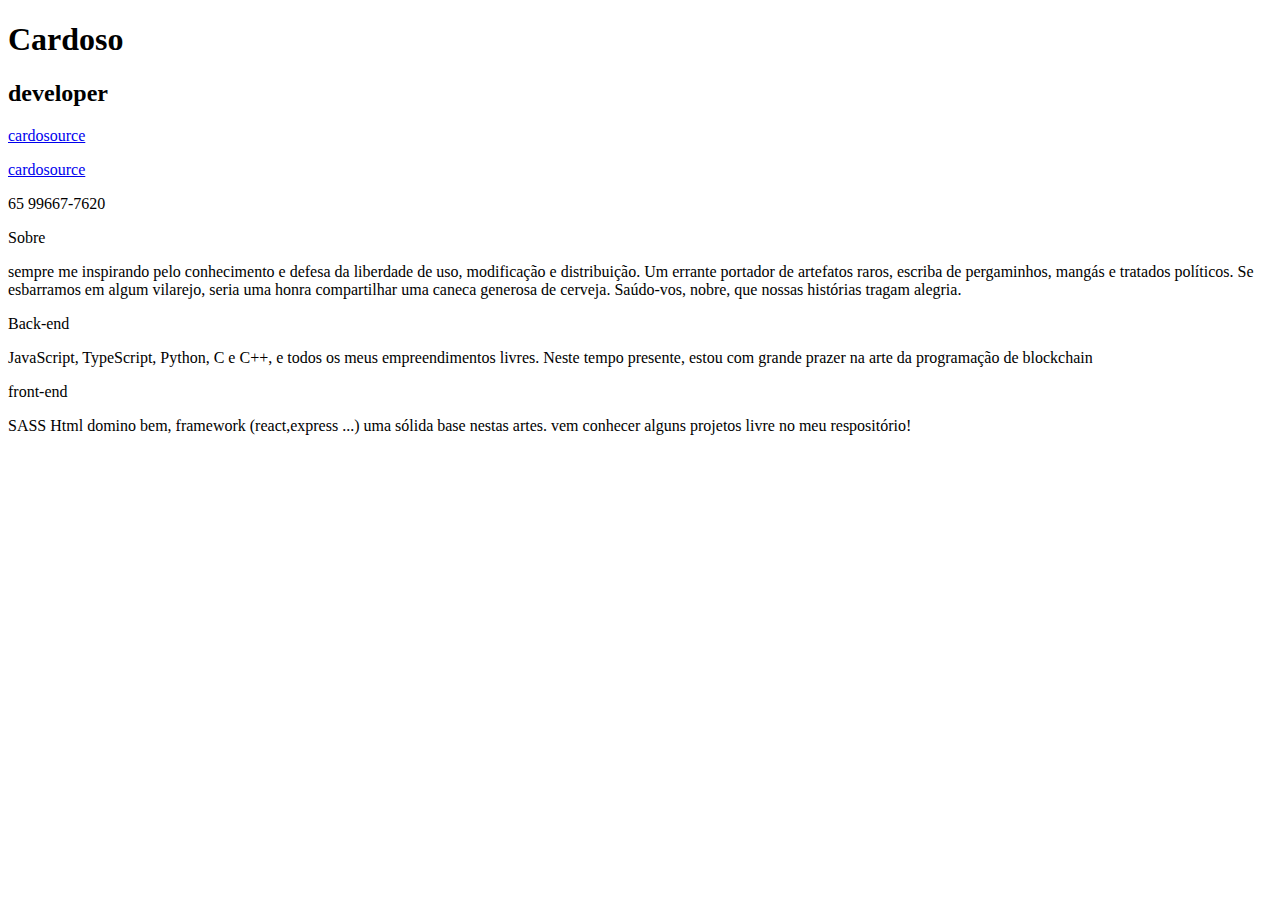
==== index.html @ a8e857f8 "Rename page.html to index.html" ====
<!DOCTYPE html>
<html lang="en">
<head>
    <meta charset="UTF-8">
    <meta name="viewport" content="width=device-width, initial-scale=1.0">
    <link rel="icon" href="icon.ico" type="image/x-icon">
    <script src="js/script.js" defer></script>
    <link rel="stylesheet" href="https://cdnjs.cloudflare.com/ajax/libs/font-awesome/6.4.2/css/all.min.css" integrity="sha512-z3gLpd7yknf1YoNbCzqRKc4qyor8gaKU1qmn+CShxbuBusANI9QpRohGBreCFkKxLhei6S9CQXFEbbKuqLg0DA==" crossorigin="anonymous" referrerpolicy="no-referrer" />
    <link rel="preconnect" href="https://fonts.googleapis.com">
    <link rel="preconnect" href="https://fonts.gstatic.com" crossorigin>
    <link href="https://fonts.googleapis.com/css2?family=Montserrat:ital,wght@0,100..900;1,100..900&display=swap" rel="stylesheet">
    <link rel="stylesheet" href="css/style.css">
    <title>dev</title>
</head>
<header>
    <nav id="nv"> </nav>
</header>
<body>
    <div class="apresentacao">
        <div id="bloco"></div>
        <div id="nome">
            <h1>Cardoso</h1>
            <h2>developer</h2>
        </div>
        <div id="rede">
             <div id="fa-github"><i class="fa-brands fa-github"></i>
                <a href="https://github.com/cardosource" target="_blank" rel="noopener noreferrer"><p>cardosource</p></div></a>
                
             <div id="fa-codepen"><i class="fa-brands fa-codepen"></i>
                <a href="https://codepen.io/cardosource" target="_blank" rel="noopener noreferrer"><p>cardosource</p></a>
                </div>
             <div id="fa-whatsapp"><i class="fa-brands fa-whatsapp"></i><p>65 99667-7620</p></div>            
        </div>
    </div>
    
    <div class="conteudo">
        
        <div id="perfil">
            <div id="ind-perf"><div id="ponto-perf"></div></div>
            <div id="texto-perfil">
                
                <p id="pg">Sobre</p>  <p>
                    sempre me inspirando pelo conhecimento e defesa da liberdade de uso, modificação e distribuição.
                  
                    Um errante portador de artefatos raros, escriba de pergaminhos, mangás e tratados políticos. 
                   Se esbarramos em algum vilarejo, seria uma honra compartilhar uma caneca generosa de cerveja. Saúdo-vos, nobre, que nossas histórias tragam alegria.</p>
                
            </div>
        </div>
        <div id="projetos">
            <div id="ind-proj"><div id="ponto-proj"></div></div>
            <div id="texto-projeto">
                
                <p id="pg">Back-end </p> <p>JavaScript, TypeScript, Python, C e C++, e todos os meus empreendimentos livres.
                     Neste tempo presente, estou com grande prazer na arte da programação de blockchain</p> 
                <p id="pg">front-end</p> 
                <p>SASS Html domino bem, framework (react,express ...)  
                uma sólida base nestas artes. vem conhecer alguns projetos livre no meu respositório!</p>
                
            </div>
        </div>
    </div>
</body>
</html>
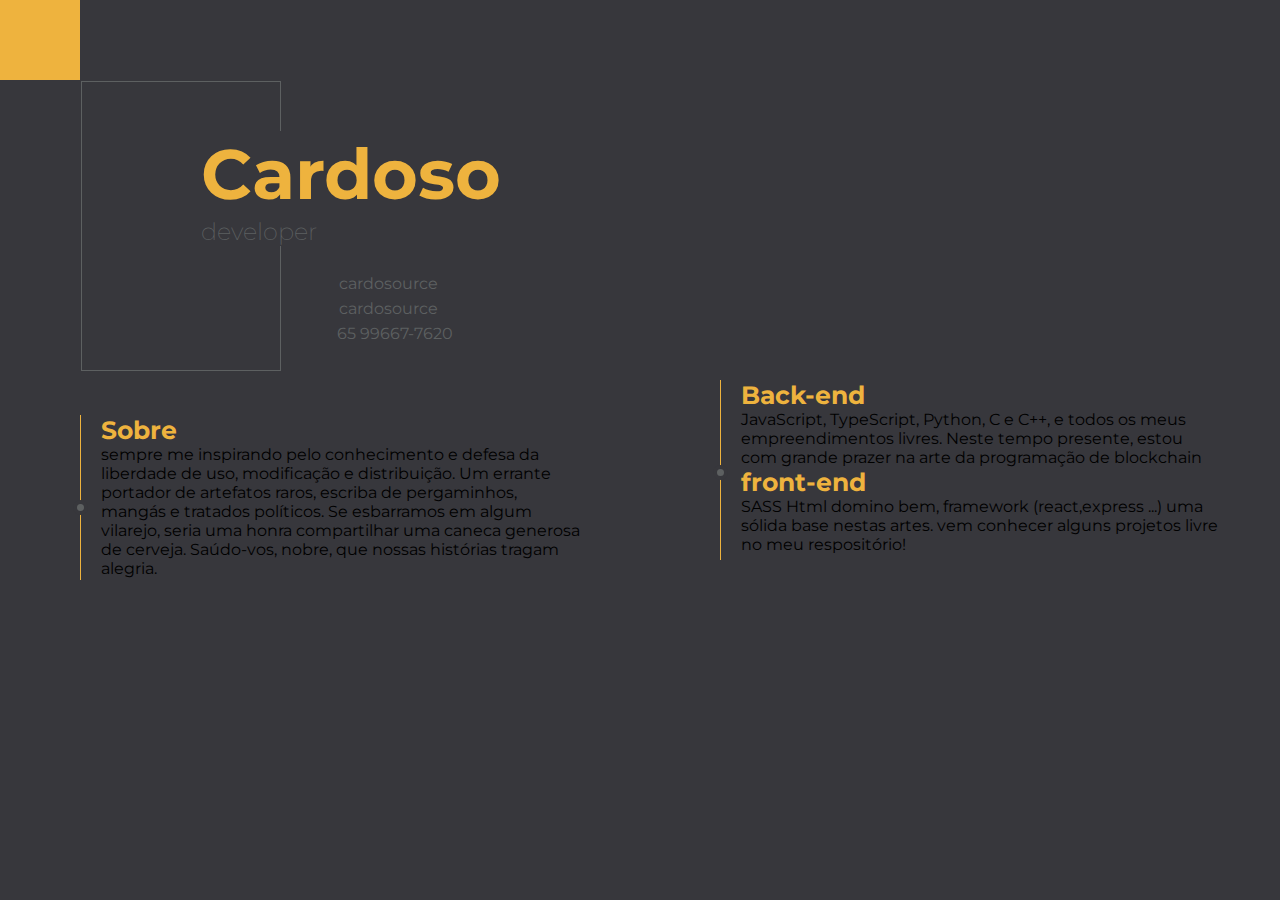
==== commit 33cb3492: "Update index.html" ====
--- a/index.html
+++ b/index.html
@@ -1,10 +1,10 @@
 <!DOCTYPE html>
-<html lang="en">
+<html lang="pt-br">
 <head>
     <meta charset="UTF-8">
     <meta name="viewport" content="width=device-width, initial-scale=1.0">
     <link rel="icon" href="icon.ico" type="image/x-icon">
-    <script src="js/script.js" defer></script>
+    
     <link rel="stylesheet" href="https://cdnjs.cloudflare.com/ajax/libs/font-awesome/6.4.2/css/all.min.css" integrity="sha512-z3gLpd7yknf1YoNbCzqRKc4qyor8gaKU1qmn+CShxbuBusANI9QpRohGBreCFkKxLhei6S9CQXFEbbKuqLg0DA==" crossorigin="anonymous" referrerpolicy="no-referrer" />
     <link rel="preconnect" href="https://fonts.googleapis.com">
     <link rel="preconnect" href="https://fonts.gstatic.com" crossorigin>
@@ -25,38 +25,31 @@
         <div id="rede">
              <div id="fa-github"><i class="fa-brands fa-github"></i>
                 <a href="https://github.com/cardosource" target="_blank" rel="noopener noreferrer"><p>cardosource</p></div></a>
-                
              <div id="fa-codepen"><i class="fa-brands fa-codepen"></i>
                 <a href="https://codepen.io/cardosource" target="_blank" rel="noopener noreferrer"><p>cardosource</p></a>
                 </div>
              <div id="fa-whatsapp"><i class="fa-brands fa-whatsapp"></i><p>65 99667-7620</p></div>            
         </div>
     </div>
-    
     <div class="conteudo">
-        
         <div id="perfil">
             <div id="ind-perf"><div id="ponto-perf"></div></div>
             <div id="texto-perfil">
-                
                 <p id="pg">Sobre</p>  <p>
                     sempre me inspirando pelo conhecimento e defesa da liberdade de uso, modificação e distribuição.
                   
                     Um errante portador de artefatos raros, escriba de pergaminhos, mangás e tratados políticos. 
                    Se esbarramos em algum vilarejo, seria uma honra compartilhar uma caneca generosa de cerveja. Saúdo-vos, nobre, que nossas histórias tragam alegria.</p>
-                
             </div>
         </div>
         <div id="projetos">
             <div id="ind-proj"><div id="ponto-proj"></div></div>
             <div id="texto-projeto">
-                
                 <p id="pg">Back-end </p> <p>JavaScript, TypeScript, Python, C e C++, e todos os meus empreendimentos livres.
                      Neste tempo presente, estou com grande prazer na arte da programação de blockchain</p> 
                 <p id="pg">front-end</p> 
                 <p>SASS Html domino bem, framework (react,express ...)  
                 uma sólida base nestas artes. vem conhecer alguns projetos livre no meu respositório!</p>
-                
             </div>
         </div>
     </div>
--- a/css/style.css
+++ b/css/style.css
@@ -0,0 +1,165 @@
+#ind-proj {
+  height: 180px;
+}
+
+#ind-perf {
+  height: 165px;
+}
+
+#ind-proj, #ind-perf {
+  width: 1px;
+  background-color: #EEB33E;
+  margin-left: 80px;
+  position: relative;
+}
+#ind-proj #ponto-proj, #ind-proj #ponto-perf, #ind-perf #ponto-proj, #ind-perf #ponto-perf {
+  position: absolute;
+  width: 15px;
+  height: 15px;
+  margin-top: 85px;
+  margin-left: -7px;
+  background-color: #5d6061;
+  border-radius: 50%;
+  border: 4px solid #37373C;
+}
+
+#texto-perfil, #texto-projeto {
+  width: 500px;
+  margin-top: 0px;
+}
+#texto-perfil p, #texto-projeto p {
+  margin-left: 20px;
+  display: inline-block;
+}
+#texto-perfil #pg, #texto-projeto #pg {
+  color: #EEB33E;
+  font-weight: 700;
+  display: inline-block;
+  font-size: 25px;
+}
+#texto-perfil #pg p, #texto-projeto #pg p {
+  margin-left: 20px;
+}
+
+h1, h2, p {
+  font-family: "Montserrat", sans-serif;
+  font-optical-sizing: auto;
+}
+
+* {
+  margin: 0;
+  padding: 0;
+  box-sizing: border-box;
+  background-color: #37373C;
+}
+
+#nv {
+  width: 80px;
+  height: 80px;
+  background-color: #EEB33E;
+}
+
+.apresentacao {
+  width: 100%;
+  height: 300px;
+  border: 1px solid #37373C;
+  position: relative;
+}
+.apresentacao #bloco {
+  position: absolute;
+  margin-left: 80px;
+  width: 200px;
+  height: 290px;
+  border: 1px solid #5d6061;
+}
+.apresentacao #nome {
+  position: relative;
+  width: 300px;
+  height: 100px;
+  margin-left: 200px;
+  margin-top: 50px;
+}
+.apresentacao #nome h1 {
+  font-weight: 700;
+  font-size: 70px;
+  color: #EEB33E;
+}
+.apresentacao #nome h2 {
+  font-weight: 200;
+  color: #5d6061;
+}
+.apresentacao #rede {
+  position: absolute;
+  width: 200px;
+  height: 100px;
+  margin-left: 290px;
+  margin-top: 40px;
+  display: flex;
+  flex-direction: column;
+  align-items: flex-start;
+}
+.apresentacao #rede a {
+  text-decoration: none;
+}
+.apresentacao #rede #fa-github, .apresentacao #rede #fa-codepen, .apresentacao #rede #fa-whatsapp {
+  display: flex;
+  align-items: center;
+  padding: 3px;
+  justify-content: space-between;
+  cursor: pointer;
+  width: 150px;
+}
+.apresentacao #rede #fa-github .fa-brands, .apresentacao #rede #fa-codepen .fa-brands, .apresentacao #rede #fa-whatsapp .fa-brands {
+  font-size: 25px;
+  color: #EEB33E;
+  cursor: pointer;
+}
+.apresentacao #rede p {
+  color: #5d6061;
+}
+.apresentacao #rede p:hover {
+  color: #f4f4f4;
+}
+.apresentacao #rede #fa-whatsapp {
+  width: 165px;
+}
+
+.conteudo {
+  width: 100%;
+  height: calc(100vh - 380px);
+  display: flex;
+}
+@media (max-width: 922px) {
+  .conteudo {
+    flex-direction: column;
+  }
+}
+.conteudo #perfil, .conteudo #projetos {
+  width: 30px;
+  height: 200px;
+}
+.conteudo #perfil {
+  margin-top: 35px;
+  flex: 1;
+  display: flex;
+}
+@media (max-width: 922px) {
+  .conteudo #perfil {
+    width: 734px;
+    padding-bottom: 50px;
+  }
+}
+.conteudo #projetos {
+  flex: 1;
+  display: flex;
+}
+@media (max-width: 922px) {
+  .conteudo #projetos {
+    width: 734px;
+  }
+}
+.conteudo #ind-perf {
+  height: 170 px;
+}
+
+/*# sourceMappingURL=style.css.map */
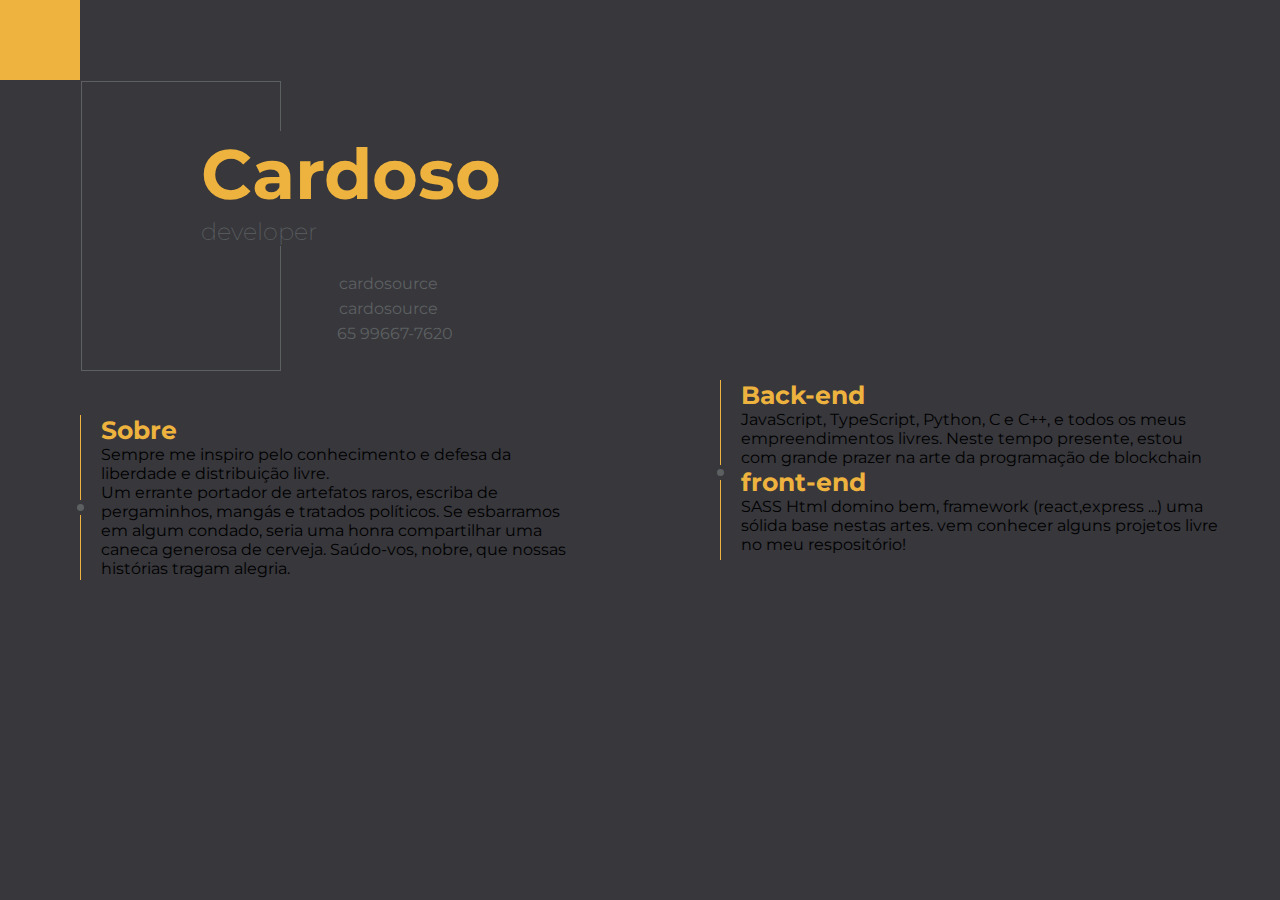
==== commit 7ff77cb9: "Update index.html" ====
--- a/index.html
+++ b/index.html
@@ -35,11 +35,12 @@
         <div id="perfil">
             <div id="ind-perf"><div id="ponto-perf"></div></div>
             <div id="texto-perfil">
-                <p id="pg">Sobre</p>  <p>
-                    sempre me inspirando pelo conhecimento e defesa da liberdade de uso, modificação e distribuição.
-                  
+                <p id="pg">Sobre</p>
+                <p>Sempre me inspiro pelo conhecimento e defesa da liberdade e distribuição livre.</p>
+                  <p>
                     Um errante portador de artefatos raros, escriba de pergaminhos, mangás e tratados políticos. 
-                   Se esbarramos em algum vilarejo, seria uma honra compartilhar uma caneca generosa de cerveja. Saúdo-vos, nobre, que nossas histórias tragam alegria.</p>
+                   Se esbarramos em algum condado, seria uma honra compartilhar uma caneca generosa de cerveja. Saúdo-vos, nobre, que nossas histórias tragam alegria.
+                   </p>
             </div>
         </div>
         <div id="projetos">
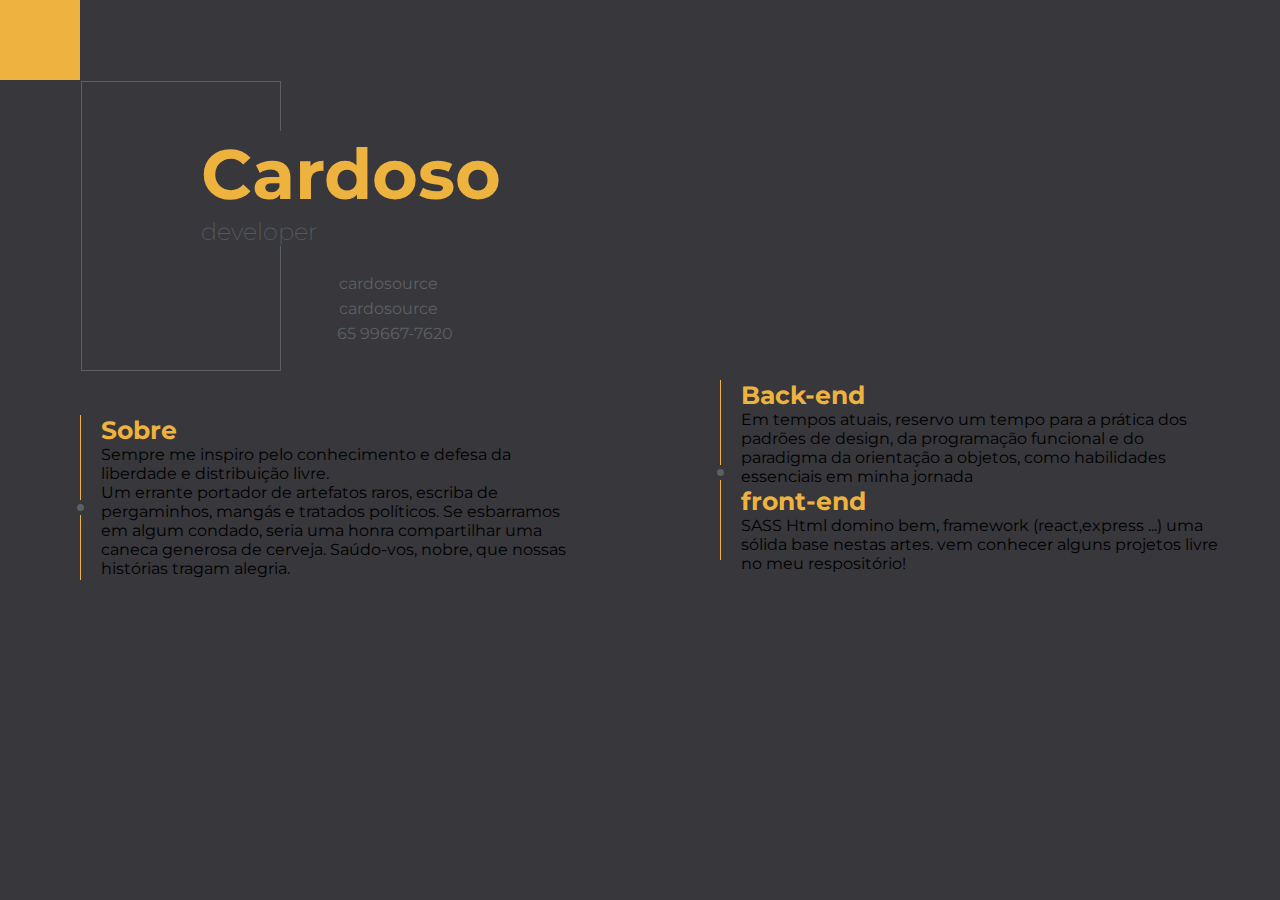
==== commit 40634dc6: "Update index.html" ====
--- a/index.html
+++ b/index.html
@@ -3,7 +3,7 @@
 <head>
     <meta charset="UTF-8">
     <meta name="viewport" content="width=device-width, initial-scale=1.0">
-    <link rel="icon" href="icon.ico" type="image/x-icon">
+    <link rel="icon" href="/icon.ico" type="image/x-icon">
     
     <link rel="stylesheet" href="https://cdnjs.cloudflare.com/ajax/libs/font-awesome/6.4.2/css/all.min.css" integrity="sha512-z3gLpd7yknf1YoNbCzqRKc4qyor8gaKU1qmn+CShxbuBusANI9QpRohGBreCFkKxLhei6S9CQXFEbbKuqLg0DA==" crossorigin="anonymous" referrerpolicy="no-referrer" />
     <link rel="preconnect" href="https://fonts.googleapis.com">
@@ -46,8 +46,10 @@
         <div id="projetos">
             <div id="ind-proj"><div id="ponto-proj"></div></div>
             <div id="texto-projeto">
-                <p id="pg">Back-end </p> <p>JavaScript, TypeScript, Python, C e C++, e todos os meus empreendimentos livres.
-                     Neste tempo presente, estou com grande prazer na arte da programação de blockchain</p> 
+                <p id="pg">Back-end </p>
+                <p>
+                    Em tempos atuais, reservo um tempo para a prática dos padrões de design, da programação funcional e do paradigma da orientação a objetos, como habilidades essenciais em minha jornada
+                </p> 
                 <p id="pg">front-end</p> 
                 <p>SASS Html domino bem, framework (react,express ...)  
                 uma sólida base nestas artes. vem conhecer alguns projetos livre no meu respositório!</p>
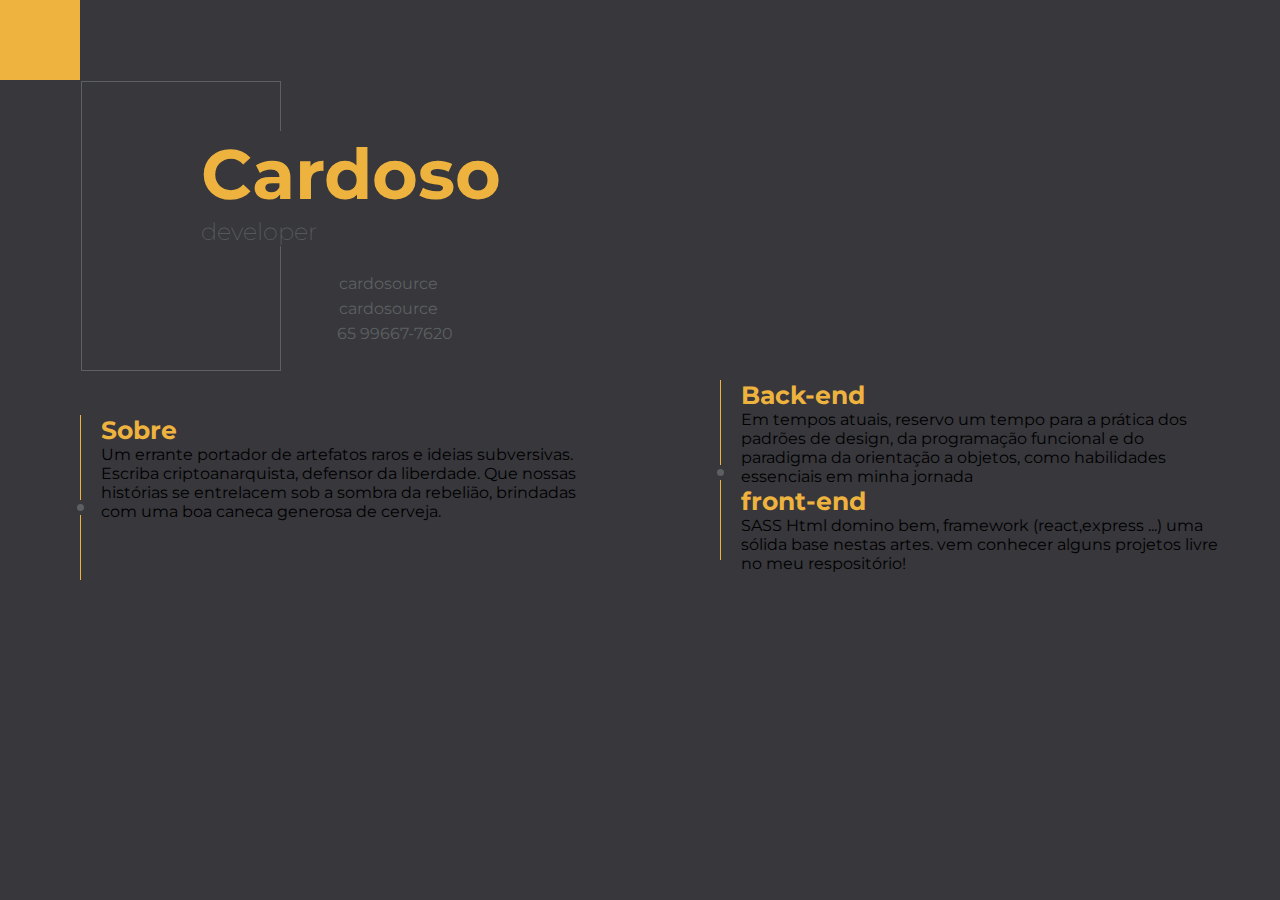
==== commit abe11f05: "Update index.html" ====
--- a/index.html
+++ b/index.html
@@ -36,11 +36,10 @@
             <div id="ind-perf"><div id="ponto-perf"></div></div>
             <div id="texto-perfil">
                 <p id="pg">Sobre</p>
-                <p>Sempre me inspiro pelo conhecimento e defesa da liberdade e distribuição livre.</p>
+               
                   <p>
-                    Um errante portador de artefatos raros, escriba de pergaminhos, mangás e tratados políticos. 
-                   Se esbarramos em algum condado, seria uma honra compartilhar uma caneca generosa de cerveja. Saúdo-vos, nobre, que nossas histórias tragam alegria.
-                   </p>
+                   Um errante portador de artefatos raros e ideias subversivas. Escriba criptoanarquista, defensor da liberdade. Que nossas histórias se entrelacem sob a sombra da rebelião, brindadas com uma boa caneca generosa de cerveja.
+                  </p>
             </div>
         </div>
         <div id="projetos">
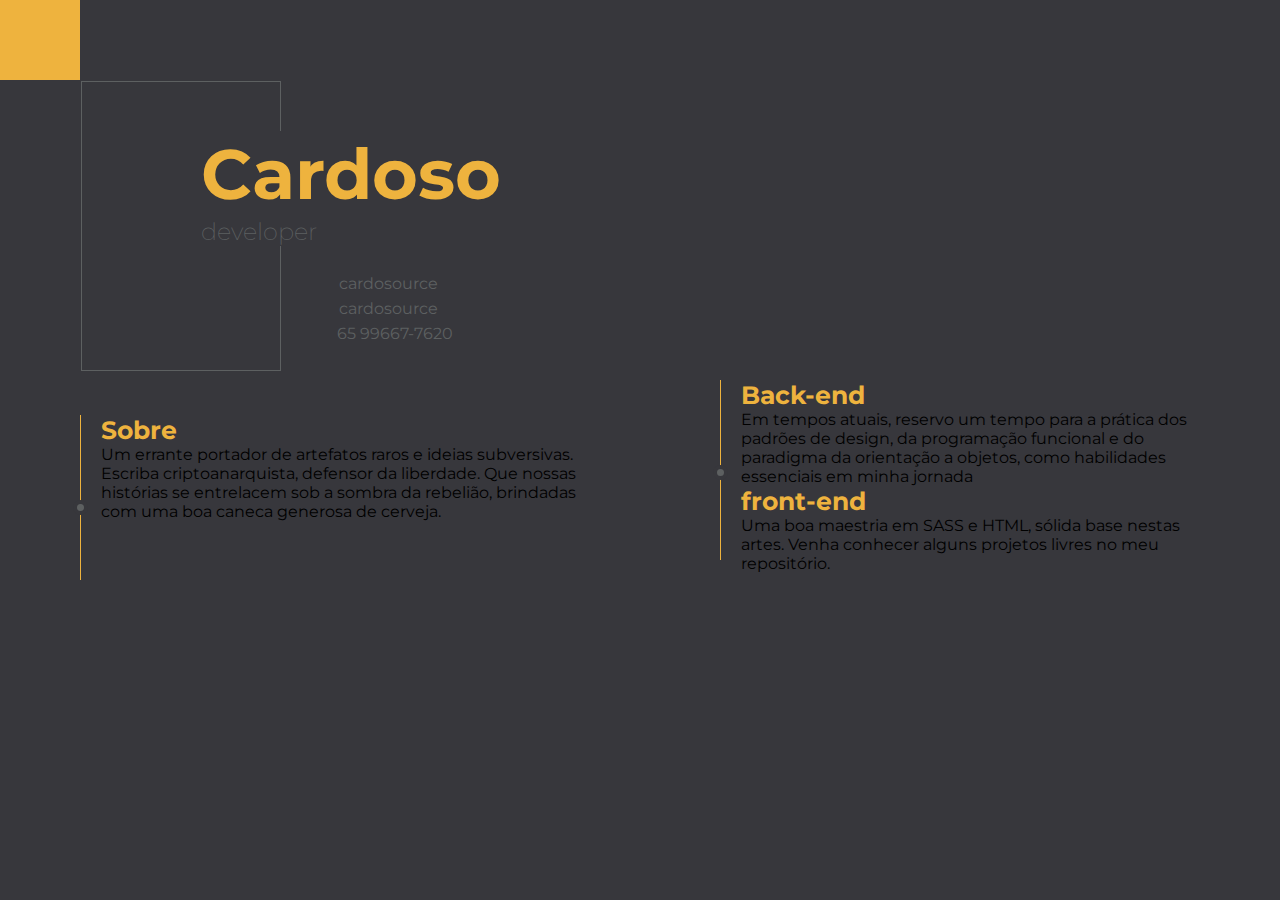
==== commit 9ca6876e: "Update index.html" ====
--- a/index.html
+++ b/index.html
@@ -4,7 +4,6 @@
     <meta charset="UTF-8">
     <meta name="viewport" content="width=device-width, initial-scale=1.0">
     <link rel="icon" href="/icon.ico" type="image/x-icon">
-    
     <link rel="stylesheet" href="https://cdnjs.cloudflare.com/ajax/libs/font-awesome/6.4.2/css/all.min.css" integrity="sha512-z3gLpd7yknf1YoNbCzqRKc4qyor8gaKU1qmn+CShxbuBusANI9QpRohGBreCFkKxLhei6S9CQXFEbbKuqLg0DA==" crossorigin="anonymous" referrerpolicy="no-referrer" />
     <link rel="preconnect" href="https://fonts.googleapis.com">
     <link rel="preconnect" href="https://fonts.gstatic.com" crossorigin>
@@ -37,7 +36,7 @@
             <div id="texto-perfil">
                 <p id="pg">Sobre</p>
                
-                  <p>
+                  <p id="fperfil" >
                    Um errante portador de artefatos raros e ideias subversivas. Escriba criptoanarquista, defensor da liberdade. Que nossas histórias se entrelacem sob a sombra da rebelião, brindadas com uma boa caneca generosa de cerveja.
                   </p>
             </div>
@@ -50,8 +49,7 @@
                     Em tempos atuais, reservo um tempo para a prática dos padrões de design, da programação funcional e do paradigma da orientação a objetos, como habilidades essenciais em minha jornada
                 </p> 
                 <p id="pg">front-end</p> 
-                <p>SASS Html domino bem, framework (react,express ...)  
-                uma sólida base nestas artes. vem conhecer alguns projetos livre no meu respositório!</p>
+                <p> Uma boa maestria em SASS e HTML, sólida base nestas artes. Venha conhecer alguns projetos livres no meu repositório. </p>
             </div>
         </div>
     </div>
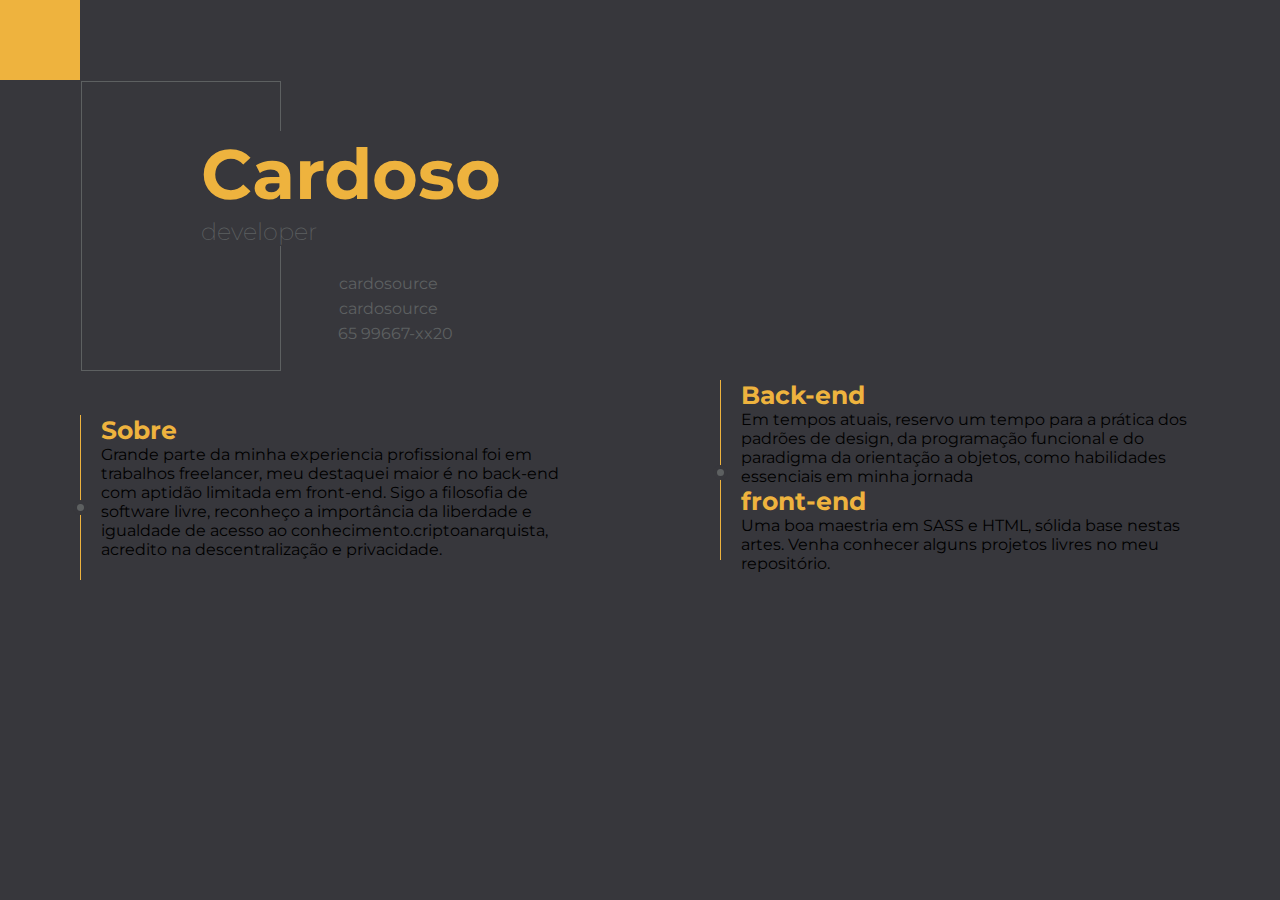
==== commit 7642d909: "Update index.html" ====
--- a/index.html
+++ b/index.html
@@ -27,7 +27,7 @@
              <div id="fa-codepen"><i class="fa-brands fa-codepen"></i>
                 <a href="https://codepen.io/cardosource" target="_blank" rel="noopener noreferrer"><p>cardosource</p></a>
                 </div>
-             <div id="fa-whatsapp"><i class="fa-brands fa-whatsapp"></i><p>65 99667-7620</p></div>            
+             <div id="fa-whatsapp"><i class="fa-brands fa-whatsapp"></i><p>65 99667-xx20</p></div>            
         </div>
     </div>
     <div class="conteudo">
@@ -37,7 +37,8 @@
                 <p id="pg">Sobre</p>
                
                   <p id="fperfil" >
-                   Um errante portador de artefatos raros e ideias subversivas. Escriba criptoanarquista, defensor da liberdade. Que nossas histórias se entrelacem sob a sombra da rebelião, brindadas com uma boa caneca generosa de cerveja.
+                   Grande parte da minha experiencia profissional foi em trabalhos freelancer, meu destaquei maior é no back-end com aptidão limitada em front-end.
+                    Sigo a filosofia de software livre, reconheço a importância da liberdade e igualdade de acesso ao conhecimento.criptoanarquista, acredito na descentralização e privacidade. 
                   </p>
             </div>
         </div>
